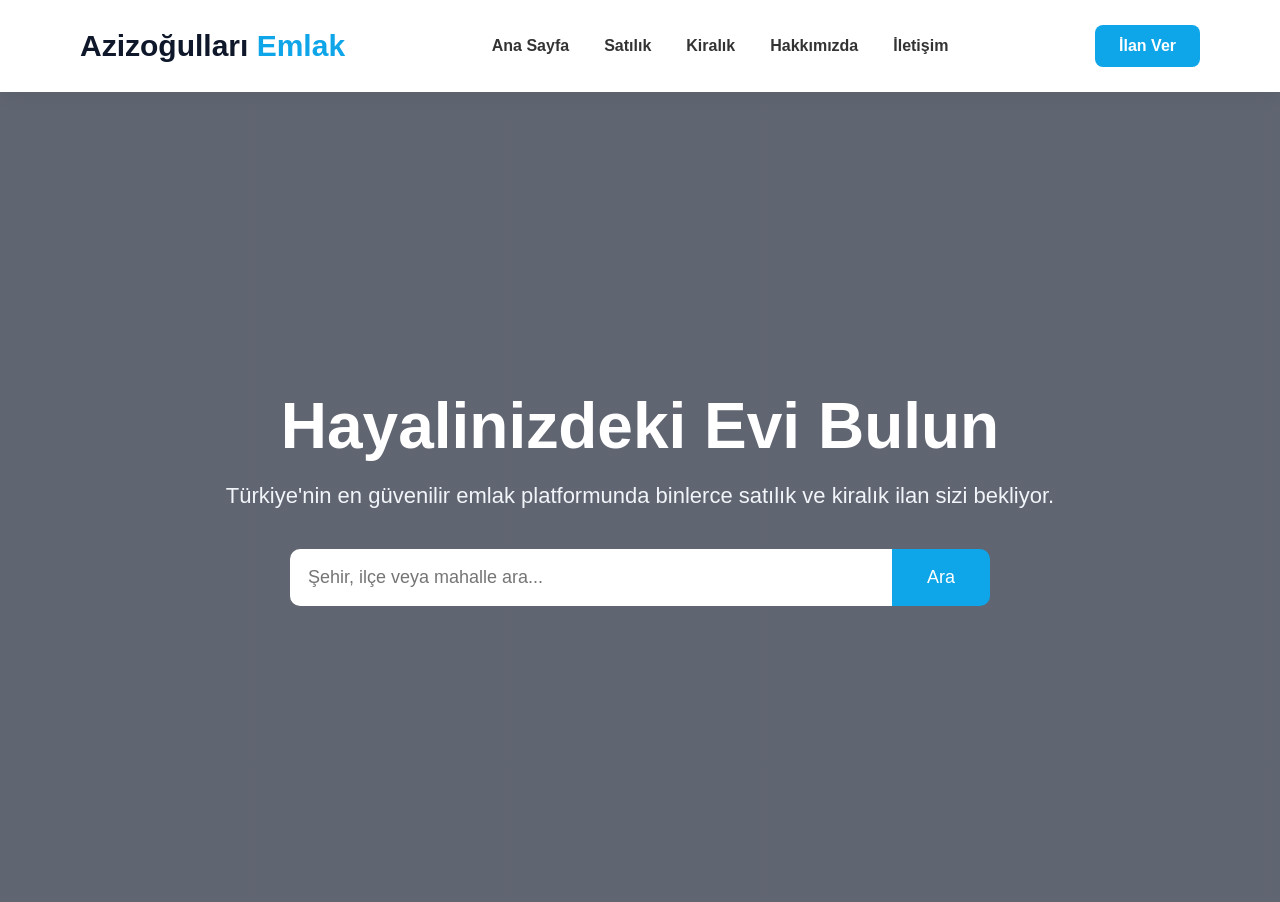
==== index.html @ ef940a2f "İlk sürüm" ====
<!DOCTYPE html>
<html lang="tr">
<head>
    <meta charset="UTF-8">
    <meta name="viewport" content="width=device-width, initial-scale=1.0">
    <title>Azizoğulları Emlak</title>

    <link rel="stylesheet" href="css/style.css">
</head>

<body>

    <header>
    <nav class="navbar">
        <div class="logo">
            Azizoğulları <span>Emlak</span>
        </div>

        <ul class="menu">
            <li><a href="#">Ana Sayfa</a></li>
            <li><a href="#">Satılık</a></li>
            <li><a href="#">Kiralık</a></li>
            <li><a href="#">Hakkımızda</a></li>
            <li><a href="#">İletişim</a></li>
        </ul>

        <a href="#" class="btn">İlan Ver</a>
    </nav>
</header>
<section class="hero">
    <div class="hero-content">
        <h1>Hayalinizdeki Evi Bulun</h1>

        <p>
            Türkiye'nin en güvenilir emlak platformunda binlerce satılık ve kiralık ilan sizi bekliyor.
        </p>

        <div class="search-box">
            <input type="text" placeholder="Şehir, ilçe veya mahalle ara...">
            <button>Ara</button>
        </div>
    </div>
</section>
</body>
</html>
---- css/style.css ----
*{
    margin:0;
    padding:0;
    box-sizing:border-box;
}

body{
    font-family:Arial, Helvetica, sans-serif;
    background:#f7f7f7;
}

.navbar{
    display:flex;
    justify-content:space-between;
    align-items:center;
    padding:25px 80px;
    background:white;
    box-shadow:0 5px 20px rgba(0,0,0,.08);
}

.logo{
    font-size:30px;
    font-weight:bold;
    color:#0f172a;
}

.logo span{
    color:#0ea5e9;
}

.menu{
    display:flex;
    list-style:none;
    gap:35px;
}

.menu a{
    text-decoration:none;
    color:#333;
    font-weight:600;
    transition:.3s;
}

.menu a:hover{
    color:#0ea5e9;
}

.btn{
    background:#0ea5e9;
    color:white;
    padding:12px 24px;
    border-radius:8px;
    text-decoration:none;
    font-weight:bold;
    transition:.3s;
}

.btn:hover{
    background:#0284c7;
}
.hero{
    height:90vh;
    background:linear-gradient(rgba(15,23,42,.65),rgba(15,23,42,.65)),
    url("https://images.unsplash.com/photo-1560518883-ce09059eeffa?auto=format&fit=crop&w=1600&q=80");
    background-size:cover;
    background-position:center;
    display:flex;
    justify-content:center;
    align-items:center;
    text-align:center;
}

.hero-content{
    color:white;
    width:80%;
}

.hero-content h1{
    font-size:64px;
    margin-bottom:20px;
}

.hero-content p{
    font-size:22px;
    margin-bottom:40px;
    color:#f1f5f9;
}

.search-box{
    display:flex;
    justify-content:center;
    max-width:700px;
    margin:auto;
}

.search-box input{
    width:100%;
    padding:18px;
    border:none;
    font-size:18px;
    border-radius:10px 0 0 10px;
}

.search-box button{
    padding:18px 35px;
    border:none;
    background:#0ea5e9;
    color:white;
    font-size:18px;
    cursor:pointer;
    border-radius:0 10px 10px 0;
}

.search-box button:hover{
    background:#0284c7;
}
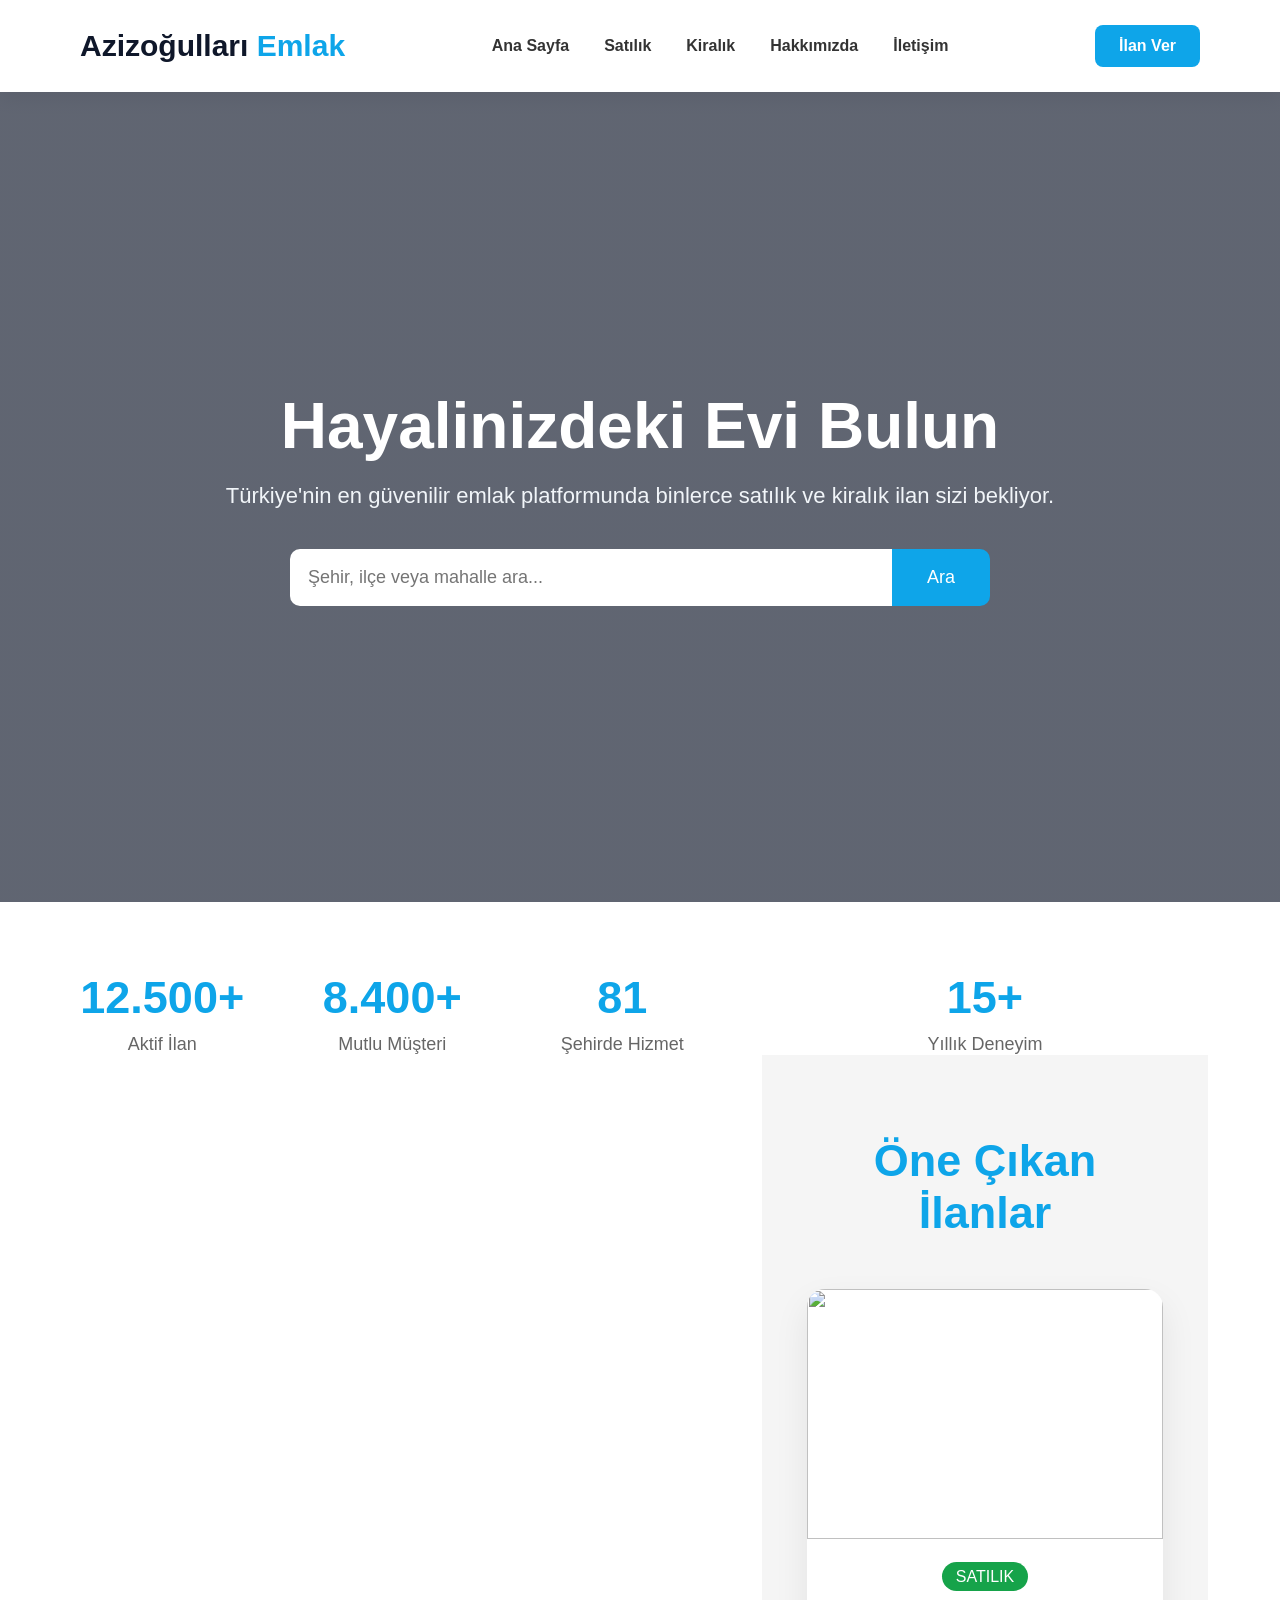
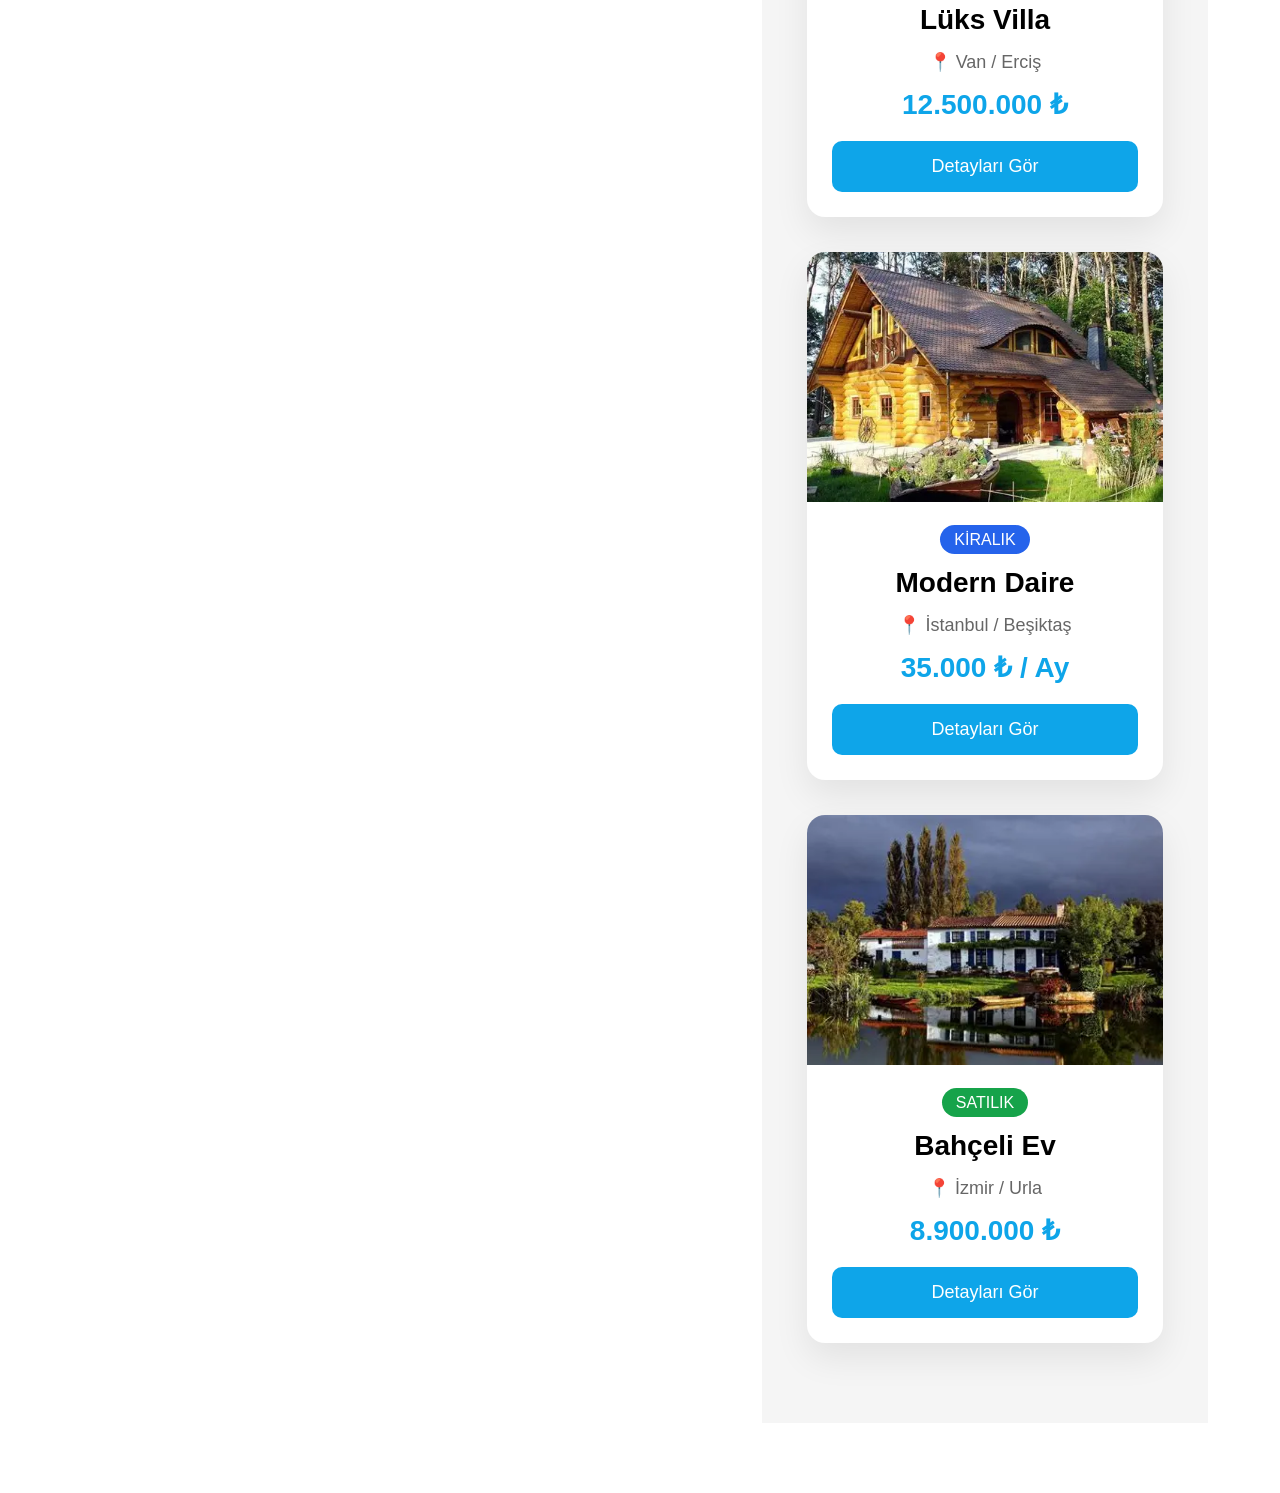
==== commit a6340128: "Emlak ilan görselleri eklendi" ====
--- a/index.html
+++ b/index.html
@@ -41,5 +41,97 @@
         </div>
     </div>
 </section>
+<section class="stats">
+
+    <div class="stat">
+        <h2>12.500+</h2>
+        <p>Aktif İlan</p>
+    </div>
+
+    <div class="stat">
+        <h2>8.400+</h2>
+        <p>Mutlu Müşteri</p>
+    </div>
+
+    <div class="stat">
+        <h2>81</h2>
+        <p>Şehirde Hizmet</p>
+    </div>
+
+    <div class="stat">
+        <h2>15+</h2>
+        <p>Yıllık Deneyim</p>
+        <section class="featured">
+
+    <h2 class="section-title">Öne Çıkan İlanlar</h2>
+
+    <div class="cards">
+
+        <div class="card">
+
+            <img src="images/ev1.jpg">
+
+            <div class="card-body">
+
+                <span class="sale">SATILIK</span>
+
+                <h3>Lüks Villa</h3>
+
+                <p>📍 Van / Erciş</p>
+
+                <h4>12.500.000 ₺</h4>
+
+                <button>Detayları Gör</button>
+
+            </div>
+
+        </div>
+
+        <div class="card">
+
+            <img src="images/ev1.webp">
+
+            <div class="card-body">
+
+                <span class="rent">KİRALIK</span>
+
+                <h3>Modern Daire</h3>
+
+                <p>📍 İstanbul / Beşiktaş</p>
+
+                <h4>35.000 ₺ / Ay</h4>
+
+                <button>Detayları Gör</button>
+
+            </div>
+
+        </div>
+
+        <div class="card">
+
+            <img src="images/ev2.webp">
+
+            <div class="card-body">
+
+                <span class="sale">SATILIK</span>
+
+                <h3>Bahçeli Ev</h3>
+
+                <p>📍 İzmir / Urla</p>
+
+                <h4>8.900.000 ₺</h4>
+
+                <button>Detayları Gör</button>
+
+            </div>
+
+        </div>
+
+    </div>
+
+</section>
+    </div>
+
+</section>
 </body>
 </html>
--- a/css/style.css
+++ b/css/style.css
@@ -113,4 +113,161 @@
 
 .search-box button:hover{
     background:#0284c7;
+}
+.stats{
+    display:flex;
+    justify-content:center;
+    gap:50px;
+    padding:70px 20px;
+    background:white;
+    flex-wrap:wrap;
+}
+
+.stat{
+    text-align:center;
+    min-width:180px;
+}
+
+.stat h2{
+    font-size:45px;
+    color:#0ea5e9;
+}
+
+.stat p{
+    margin-top:10px;
+    color:#666;
+    font-size:18px;
+}
+.featured{
+
+    padding:80px 10%;
+
+    background:#f5f5f5;
+
+}
+
+.section-title{
+
+    text-align:center;
+
+    font-size:42px;
+
+    margin-bottom:50px;
+
+}
+
+.cards{
+
+    display:grid;
+
+    grid-template-columns:repeat(auto-fit,minmax(330px,1fr));
+
+    gap:35px;
+
+}
+
+.card{
+
+    background:white;
+
+    border-radius:18px;
+
+    overflow:hidden;
+
+    box-shadow:0 15px 35px rgba(0,0,0,.08);
+
+    transition:.35s;
+
+}
+
+.card:hover{
+
+    transform:translateY(-10px);
+
+}
+
+.card img{
+
+    width:100%;
+
+    height:250px;
+
+    object-fit:cover;
+
+}
+
+.card-body{
+
+    padding:25px;
+
+}
+
+.sale{
+
+    background:#16a34a;
+
+    color:white;
+
+    padding:6px 14px;
+
+    border-radius:20px;
+
+}
+
+.rent{
+
+    background:#2563eb;
+
+    color:white;
+
+    padding:6px 14px;
+
+    border-radius:20px;
+
+}
+
+.card-body h3{
+
+    margin-top:18px;
+
+    font-size:28px;
+
+}
+
+.card-body p{
+
+    margin:15px 0;
+
+    color:#666;
+
+}
+
+.card-body h4{
+
+    color:#0ea5e9;
+
+    font-size:28px;
+
+}
+
+.card button{
+
+    width:100%;
+
+    margin-top:20px;
+
+    padding:15px;
+
+    background:#0ea5e9;
+
+    color:white;
+
+    border:none;
+
+    border-radius:10px;
+
+    cursor:pointer;
+
+    font-size:18px;
+
 }
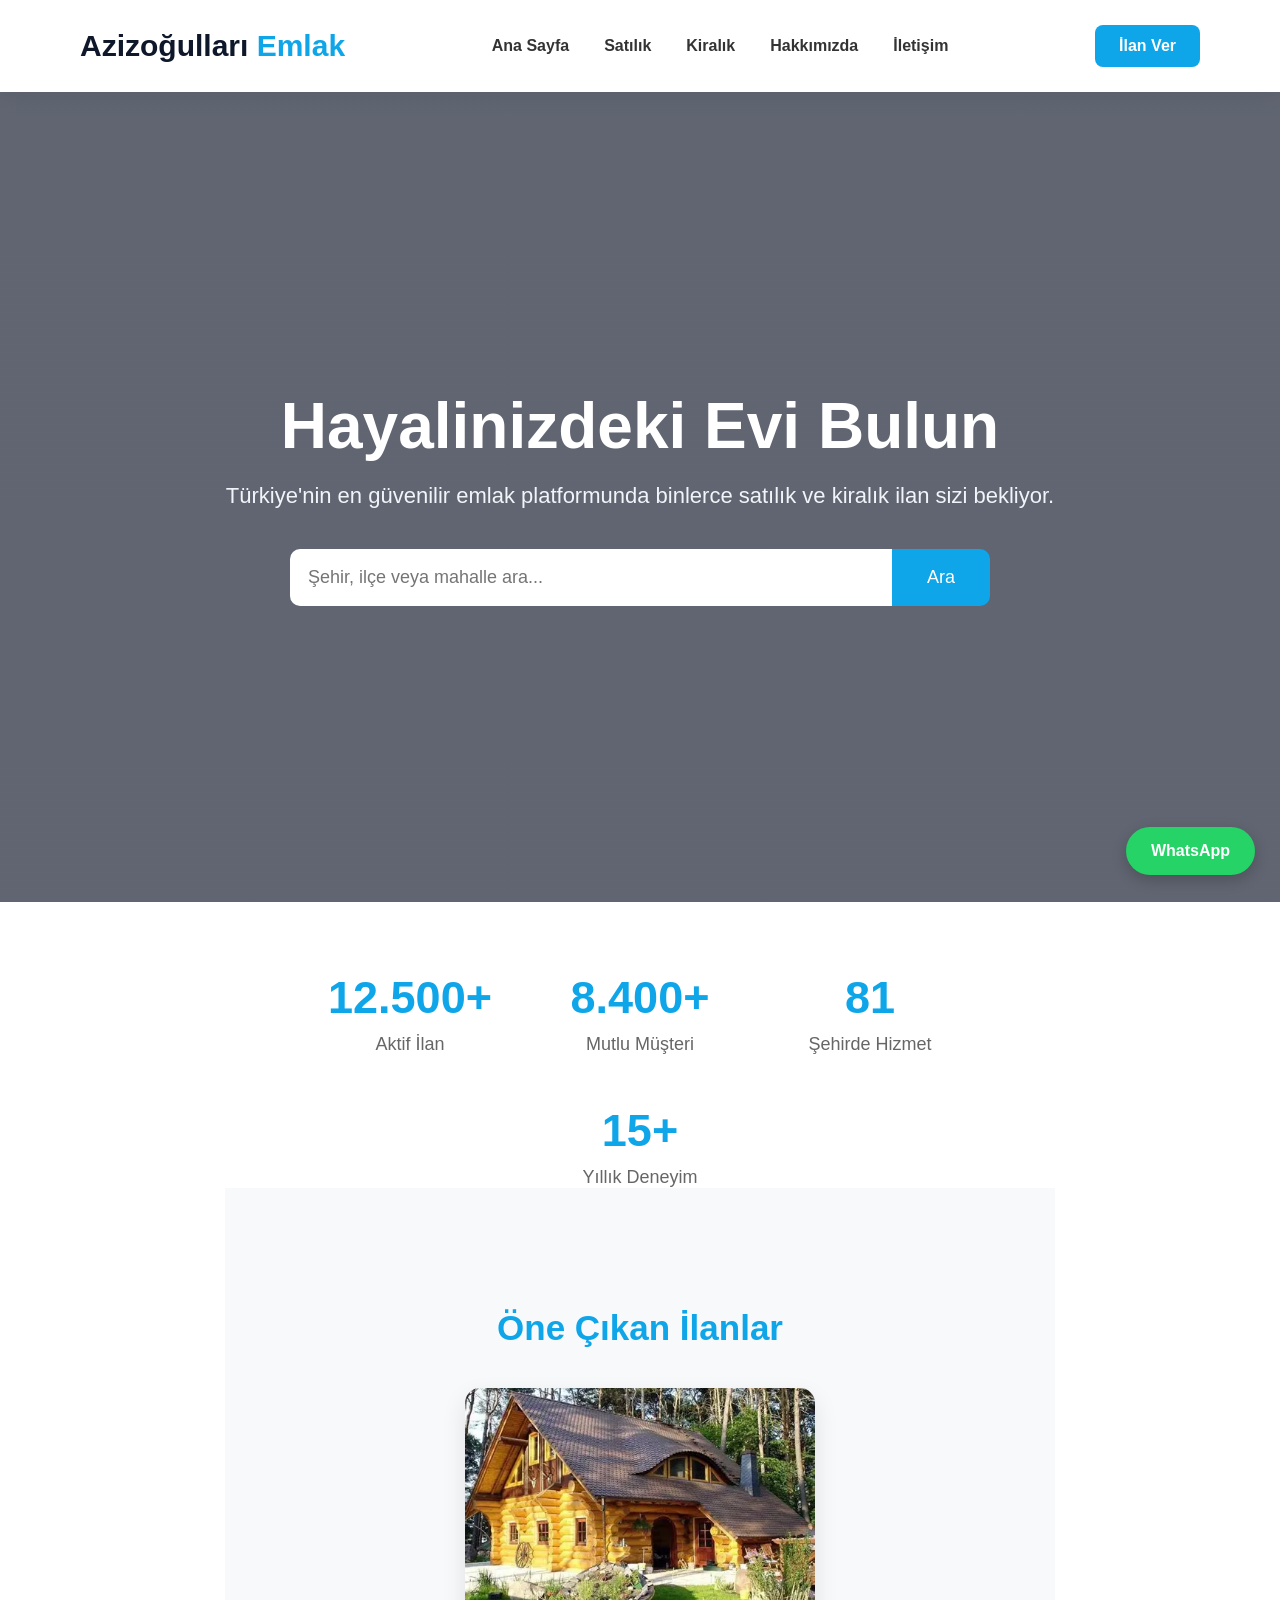
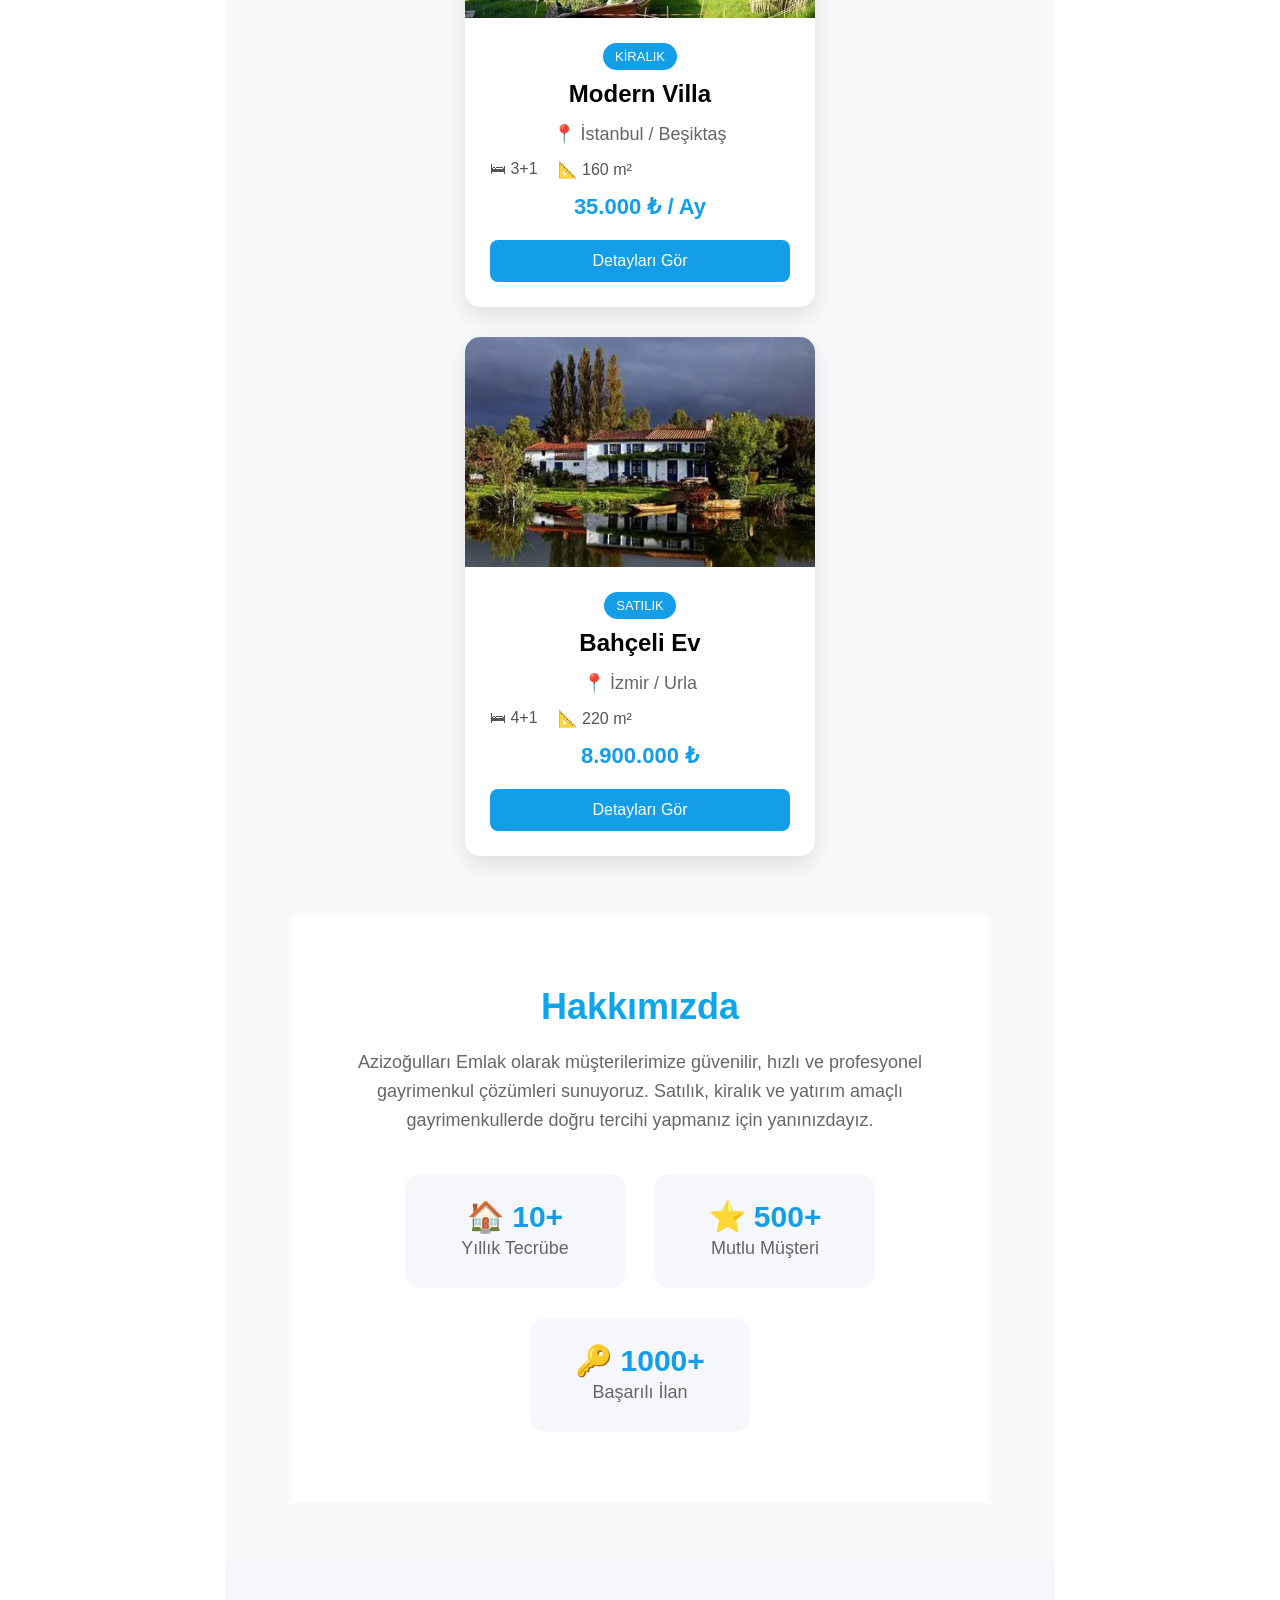
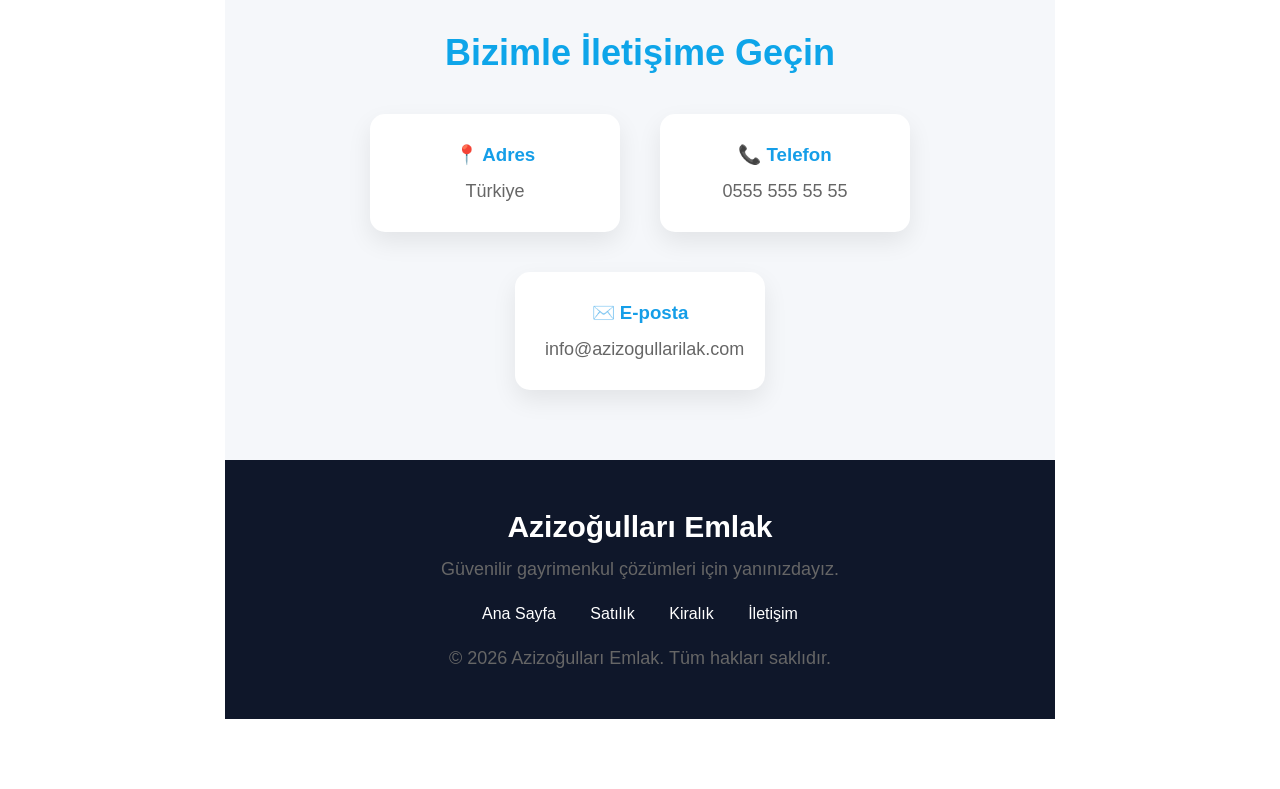
==== commit 0d45617c: "Mobil uyumluluk eklendi" ====
--- a/index.html
+++ b/index.html
@@ -62,76 +62,143 @@
         <h2>15+</h2>
         <p>Yıllık Deneyim</p>
         <section class="featured">
-
-    <h2 class="section-title">Öne Çıkan İlanlar</h2>
+<section class="featured">
+
+    <h2>Öne Çıkan İlanlar</h2>
 
     <div class="cards">
 
         <div class="card">
-
-            <img src="images/ev1.jpg">
+            <img src="images/ev1.webp">
 
             <div class="card-body">
-
+                <span class="rent">KİRALIK</span>
+
+                <h3>Modern Villa</h3>
+
+                <p>📍 İstanbul / Beşiktaş</p>
+
+                <div class="info">
+                    <span>🛏 3+1</span>
+                    <span>📐 160 m²</span>
+                </div>
+
+                <h4>35.000 ₺ / Ay</h4>
+
+                <button>Detayları Gör</button>
+            </div>
+        </div>
+
+
+        <div class="card">
+            <img src="images/ev2.webp">
+
+            <div class="card-body">
                 <span class="sale">SATILIK</span>
 
-                <h3>Lüks Villa</h3>
-
-                <p>📍 Van / Erciş</p>
-
-                <h4>12.500.000 ₺</h4>
+                <h3>Bahçeli Ev</h3>
+
+                <p>📍 İzmir / Urla</p>
+
+                <div class="info">
+                    <span>🛏 4+1</span>
+                    <span>📐 220 m²</span>
+                </div>
+
+                <h4>8.900.000 ₺</h4>
 
                 <button>Detayları Gör</button>
-
-            </div>
-
-        </div>
-
-        <div class="card">
-
-            <img src="images/ev1.webp">
-
-            <div class="card-body">
-
-                <span class="rent">KİRALIK</span>
-
-                <h3>Modern Daire</h3>
-
-                <p>📍 İstanbul / Beşiktaş</p>
-
-                <h4>35.000 ₺ / Ay</h4>
-
-                <button>Detayları Gör</button>
-
-            </div>
-
-        </div>
-
-        <div class="card">
-
-            <img src="images/ev2.webp">
-
-            <div class="card-body">
-
-                <span class="sale">SATILIK</span>
-
-                <h3>Bahçeli Ev</h3>
-
-                <p>📍 İzmir / Urla</p>
-
-                <h4>8.900.000 ₺</h4>
-
-                <button>Detayları Gör</button>
-
-            </div>
-
-        </div>
-
-    </div>
-
-</section>
-    </div>
-
-</section>
+            </div>
+        </div>
+
+
+    </div>
+
+</section>
+<section class="about">
+
+    <div class="about-content">
+
+        <h2>Hakkımızda</h2>
+
+        <p>
+            Azizoğulları Emlak olarak müşterilerimize güvenilir,
+            hızlı ve profesyonel gayrimenkul çözümleri sunuyoruz.
+            Satılık, kiralık ve yatırım amaçlı gayrimenkullerde
+            doğru tercihi yapmanız için yanınızdayız.
+        </p>
+
+        <div class="about-boxes">
+
+            <div class="about-box">
+                <h3>🏠 10+</h3>
+                <p>Yıllık Tecrübe</p>
+            </div>
+
+            <div class="about-box">
+                <h3>⭐ 500+</h3>
+                <p>Mutlu Müşteri</p>
+            </div>
+
+            <div class="about-box">
+                <h3>🔑 1000+</h3>
+                <p>Başarılı İlan</p>
+            </div>
+
+        </div>
+
+    </div>
+
+</section>
+</section>
+<a href="https://wa.me/905055005465" class="whatsapp" target="_blank">
+    WhatsApp
+</a>
+<section class="contact">
+
+    <h2>Bizimle İletişime Geçin</h2>
+
+    <div class="contact-box">
+
+        <div>
+            <h3>📍 Adres</h3>
+            <p>Türkiye</p>
+        </div>
+
+        <div>
+            <h3>📞 Telefon</h3>
+            <p>0555 555 55 55</p>
+        </div>
+
+        <div>
+            <h3>✉️ E-posta</h3>
+            <p>info@azizogullarilak.com</p>
+        </div>
+
+    </div>
+
+</section>
+
+
+<footer>
+
+    <h3>Azizoğulları Emlak</h3>
+
+    <p>
+        Güvenilir gayrimenkul çözümleri için yanınızdayız.
+    </p>
+
+    <div class="footer-links">
+        <a href="#">Ana Sayfa</a>
+        <a href="#">Satılık</a>
+        <a href="#">Kiralık</a>
+        <a href="#">İletişim</a>
+    </div>
+
+    <p class="copyright">
+        © 2026 Azizoğulları Emlak. Tüm hakları saklıdır.
+    </p>
+
+</footer>
 </body>
 </html>
--- a/css/style.css
+++ b/css/style.css
@@ -270,4 +270,265 @@
 
     font-size:18px;
 
+}
+/* İlan Kartları */
+
+.featured {
+    padding: 60px 8%;
+    background: #f8f9fa;
+}
+
+.featured h2 {
+    text-align: center;
+    font-size: 35px;
+    margin-bottom: 40px;
+}
+
+.cards {
+    display: flex;
+    gap: 30px;
+    justify-content: center;
+    flex-wrap: wrap;
+}
+
+.card {
+    width: 350px;
+    background: white;
+    border-radius: 15px;
+    overflow: hidden;
+    box-shadow: 0 10px 25px rgba(0,0,0,0.1);
+    transition: 0.3s;
+}
+
+.card:hover {
+    transform: translateY(-10px);
+}
+
+.card img {
+    width: 100%;
+    height: 230px;
+    object-fit: cover;
+}
+
+.card-body {
+    padding: 25px;
+}
+
+.card-body h3 {
+    font-size: 24px;
+    margin: 15px 0;
+}
+
+.card-body p {
+    color: #666;
+}
+
+.rent,
+.sale {
+    background: #159ee8;
+    color: white;
+    padding: 6px 12px;
+    border-radius: 20px;
+    font-size: 13px;
+}
+
+.info {
+    display: flex;
+    gap: 20px;
+    margin: 15px 0;
+    color: #555;
+}
+
+.card h4 {
+    font-size: 22px;
+    color: #159ee8;
+}
+
+.card button {
+    width: 100%;
+    padding: 12px;
+    border: none;
+    background: #159ee8;
+    color: white;
+    border-radius: 8px;
+    cursor: pointer;
+    font-size: 16px;
+}
+
+.card button:hover {
+    background: #087bb8;
+}
+.whatsapp {
+    position: fixed;
+    right: 25px;
+    bottom: 25px;
+    background: #25D366;
+    color: white;
+    padding: 15px 25px;
+    border-radius: 50px;
+    text-decoration: none;
+    font-weight: bold;
+    font-size: 16px;
+    box-shadow: 0 5px 15px rgba(0,0,0,0.2);
+    z-index: 999;
+}
+
+.whatsapp:hover {
+    transform: scale(1.05);
+}
+.about {
+    padding: 70px 8%;
+    background: white;
+    text-align: center;
+}
+
+.about h2 {
+    font-size: 36px;
+    margin-bottom: 20px;
+}
+
+.about-content p {
+    color: #666;
+    font-size: 18px;
+    max-width: 800px;
+    margin: auto;
+    line-height: 1.6;
+}
+
+.about-boxes {
+    display: flex;
+    justify-content: center;
+    gap: 30px;
+    margin-top: 40px;
+    flex-wrap: wrap;
+}
+
+.about-box {
+    width: 220px;
+    padding: 25px;
+    border-radius: 15px;
+    background: #f5f7fa;
+}
+
+.about-box h3 {
+    color: #159ee8;
+    font-size: 30px;
+}
+.contact {
+    padding:70px 8%;
+    background:#f5f7fa;
+    text-align:center;
+}
+
+.contact h2 {
+    font-size:36px;
+    margin-bottom:40px;
+}
+
+.contact-box {
+    display:flex;
+    justify-content:center;
+    gap:40px;
+    flex-wrap:wrap;
+}
+
+.contact-box div {
+    background:white;
+    padding:30px;
+    width:250px;
+    border-radius:15px;
+    box-shadow:0 10px 25px rgba(0,0,0,.08);
+}
+
+.contact-box h3 {
+    color:#159ee8;
+    margin-bottom:15px;
+}
+
+
+footer {
+    background:#0f172a;
+    color:white;
+    padding:50px 20px;
+    text-align:center;
+}
+
+footer h3 {
+    font-size:30px;
+    margin-bottom:15px;
+}
+
+.footer-links {
+    margin:25px 0;
+}
+
+.footer-links a {
+    color:white;
+    text-decoration:none;
+    margin:0 15px;
+}
+
+.copyright {
+    margin-top:20px;
+    color:#aaa;
+}
+/* Mobil Tasarım */
+
+@media(max-width:768px){
+
+    .navbar{
+        flex-direction:column;
+        padding:20px;
+        gap:20px;
+    }
+
+
+    .menu{
+        flex-direction:column;
+        text-align:center;
+        gap:15px;
+    }
+
+
+    .hero-content h1{
+        font-size:38px;
+    }
+
+
+    .hero-content p{
+        font-size:16px;
+    }
+
+
+    .search-box{
+        flex-direction:column;
+    }
+
+
+    .search-box input{
+        border-radius:10px;
+        margin-bottom:10px;
+    }
+
+
+    .search-box button{
+        border-radius:10px;
+    }
+
+
+    .card{
+        width:100%;
+    }
+
+
+    .stats{
+        gap:25px;
+    }
+
+
+    .contact-box{
+        flex-direction:column;
+        align-items:center;
+    }
+
 }
